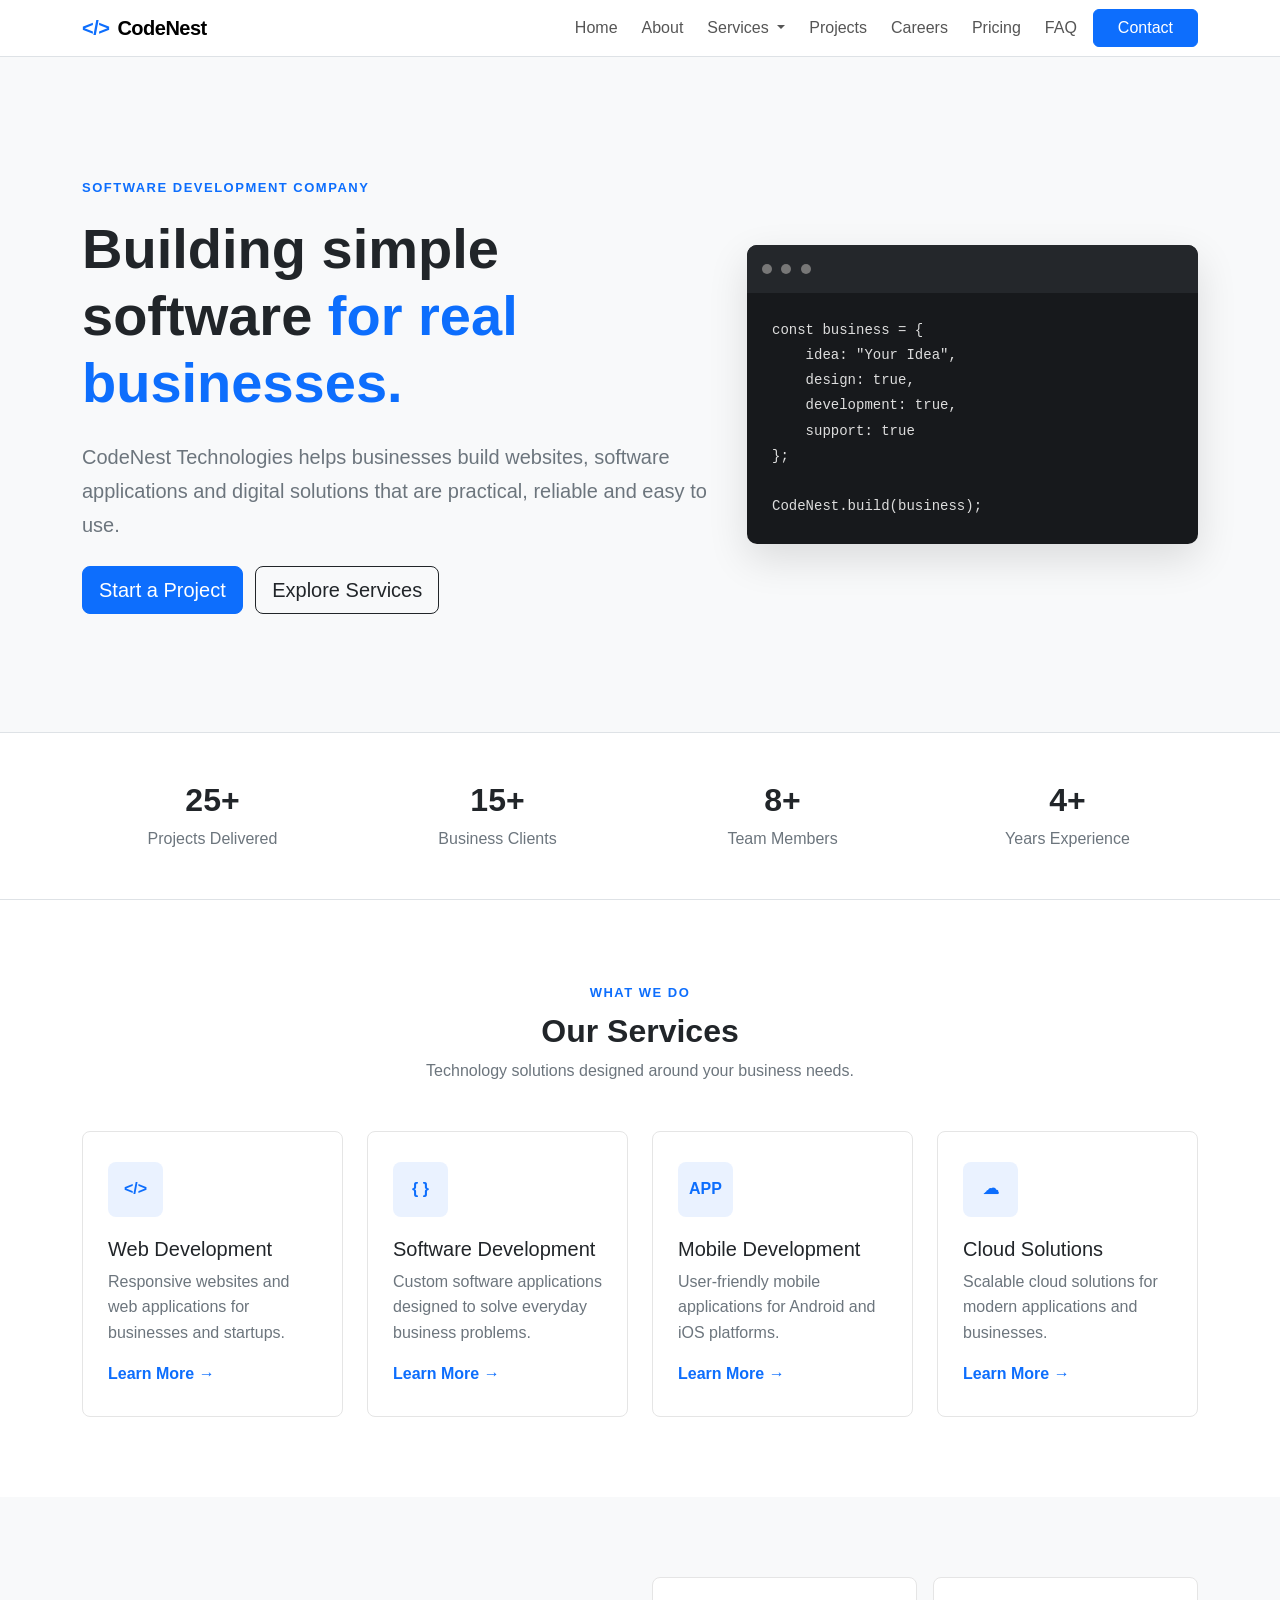
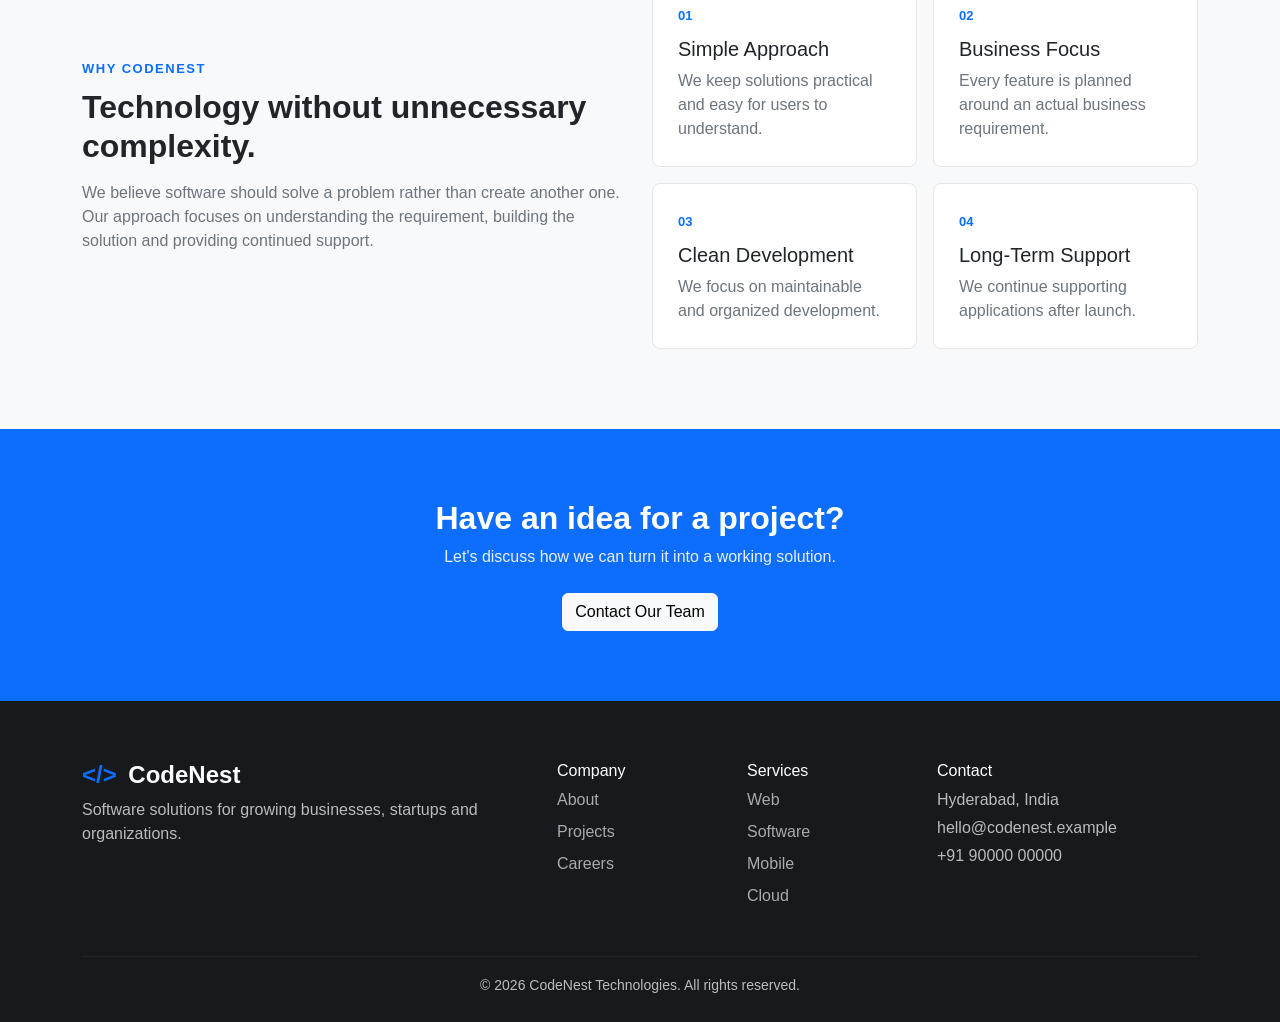
==== index.html @ 90ffcd07 "Initial website upload" ====
<!DOCTYPE html>
<html lang="en">
<head>
    <meta charset="UTF-8">
    <meta name="viewport" content="width=device-width, initial-scale=1.0">
    <title>CodeNest Technologies | Software Solutions</title>
    <link rel="icon" type="image/svg+xml" href="favicon.svg">
    <link rel="stylesheet" href="bootstrap/css/bootstrap.min.css">
    <link rel="stylesheet" href="css/style.css">
</head>

<body>

<!-- ================= NAVBAR ================= -->

<nav class="navbar navbar-expand-lg bg-white border-bottom sticky-top">
    <div class="container">

        <!-- Logo -->
        <a class="navbar-brand fw-bold d-flex align-items-center"
           href="index.html">
            <span class="brand-mark me-2">&lt;/&gt;</span>
            CodeNest
        </a>


        <!-- Mobile Toggle -->
        <button class="navbar-toggler"
                type="button"
                data-bs-toggle="collapse"
                data-bs-target="#mainNavbar"
                aria-controls="mainNavbar"
                aria-expanded="false"
                aria-label="Toggle navigation">

            <span class="navbar-toggler-icon"></span>
        </button>


        <!-- Navbar Links -->
        <div class="collapse navbar-collapse" id="mainNavbar">

            <ul class="navbar-nav ms-auto align-items-lg-center">

                <li class="nav-item">
                    <a class="nav-link" href="index.html">
                        Home
                    </a>
                </li>

                <li class="nav-item">
                    <a class="nav-link" href="about.html">
                        About
                    </a>
                </li>


                <!-- Services Dropdown -->
                <li class="nav-item dropdown">

                    <a class="nav-link dropdown-toggle"
                       href="#"
                       role="button"
                       data-bs-toggle="dropdown"
                       aria-expanded="false">

                        Services
                    </a>

                    <ul class="dropdown-menu">

                        <li>
                            <a class="dropdown-item"
                               href="services.html">
                                All Services
                            </a>
                        </li>

                        <li>
                            <a class="dropdown-item"
                               href="web-development.html">
                                Web Development
                            </a>
                        </li>

                        <li>
                            <a class="dropdown-item"
                               href="software-development.html">
                                Software Development
                            </a>
                        </li>

                        <li>
                            <a class="dropdown-item"
                               href="mobile-development.html">
                                Mobile Development
                            </a>
                        </li>

                        <li>
                            <a class="dropdown-item"
                               href="cloud-solutions.html">
                                Cloud Solutions
                            </a>
                        </li>

                    </ul>
                </li>


                <li class="nav-item">
                    <a class="nav-link" href="projects.html">
                        Projects
                    </a>
                </li>


                <li class="nav-item">
                    <a class="nav-link" href="careers.html">
                        Careers
                    </a>
                </li>


                <li class="nav-item">
                    <a class="nav-link" href="pricing.html">
                        Pricing
                    </a>
                </li>


                <li class="nav-item">
                    <a class="nav-link" href="faq.html">
                        FAQ
                    </a>
                </li>


                <li class="nav-item ms-lg-2">
                    <a class="btn btn-primary px-4"
                       href="contact.html">
                        Contact
                    </a>
                </li>

            </ul>

        </div>

    </div>
</nav>


<!-- Hero -->
<section class="hero-section">
    <div class="container">
        <div class="row align-items-center min-vh-75">

            <div class="col-lg-7">

                <span class="small-label">
                    SOFTWARE DEVELOPMENT COMPANY
                </span>

                <h1 class="display-4 fw-bold mt-3">
                    Building simple software
                    <span class="text-primary">for real businesses.</span>
                </h1>

                <p class="lead text-secondary mt-4">
                    CodeNest Technologies helps businesses build websites,
                    software applications and digital solutions that are
                    practical, reliable and easy to use.
                </p>

                <div class="mt-4">
                    <a href="contact.html" class="btn btn-primary btn-lg me-2">
                        Start a Project
                    </a>

                    <a href="services.html" class="btn btn-outline-dark btn-lg">
                        Explore Services
                    </a>
                </div>

            </div>

            <div class="col-lg-5 mt-5 mt-lg-0">

                <div class="code-card">

                    <div class="code-header">
                        <span></span>
                        <span></span>
                        <span></span>
                    </div>

                    <div class="code-body">
<pre><code>const business = {
    idea: "Your Idea",
    design: true,
    development: true,
    support: true
};

CodeNest.build(business);</code></pre>
                    </div>

                </div>

            </div>

        </div>
    </div>
</section>


<!-- Stats -->
<section class="py-5 border-top border-bottom">
    <div class="container">

        <div class="row text-center">

            <div class="col-md-3 col-6 mb-4 mb-md-0">
                <h2 class="fw-bold">25+</h2>
                <p class="text-secondary mb-0">Projects Delivered</p>
            </div>

            <div class="col-md-3 col-6 mb-4 mb-md-0">
                <h2 class="fw-bold">15+</h2>
                <p class="text-secondary mb-0">Business Clients</p>
            </div>

            <div class="col-md-3 col-6">
                <h2 class="fw-bold">8+</h2>
                <p class="text-secondary mb-0">Team Members</p>
            </div>

            <div class="col-md-3 col-6">
                <h2 class="fw-bold">4+</h2>
                <p class="text-secondary mb-0">Years Experience</p>
            </div>

        </div>

    </div>
</section>


<!-- Services -->
<section class="section-padding">

    <div class="container">

        <div class="section-heading text-center">
            <span class="small-label">WHAT WE DO</span>

            <h2 class="fw-bold mt-2">
                Our Services
            </h2>

            <p class="text-secondary">
                Technology solutions designed around your business needs.
            </p>
        </div>


        <div class="row g-4 mt-4">

            <div class="col-md-6 col-lg-3">
                <div class="service-card h-100">

                    <div class="service-icon">
                        &lt;/&gt;
                    </div>

                    <h5>Web Development</h5>

                    <p>
                        Responsive websites and web applications
                        for businesses and startups.
                    </p>

                    <a href="web-development.html">
                        Learn More →
                    </a>

                </div>
            </div>


            <div class="col-md-6 col-lg-3">
                <div class="service-card h-100">

                    <div class="service-icon">
                        { }
                    </div>

                    <h5>Software Development</h5>

                    <p>
                        Custom software applications designed
                        to solve everyday business problems.
                    </p>

                    <a href="software-development.html">
                        Learn More →
                    </a>

                </div>
            </div>


            <div class="col-md-6 col-lg-3">
                <div class="service-card h-100">

                    <div class="service-icon">
                        APP
                    </div>

                    <h5>Mobile Development</h5>

                    <p>
                        User-friendly mobile applications
                        for Android and iOS platforms.
                    </p>

                    <a href="mobile-development.html">
                        Learn More →
                    </a>

                </div>
            </div>


            <div class="col-md-6 col-lg-3">
                <div class="service-card h-100">

                    <div class="service-icon">
                        ☁
                    </div>

                    <h5>Cloud Solutions</h5>

                    <p>
                        Scalable cloud solutions for modern
                        applications and businesses.
                    </p>

                    <a href="cloud-solutions.html">
                        Learn More →
                    </a>

                </div>
            </div>

        </div>

    </div>

</section>


<!-- Why us -->
<section class="bg-light section-padding">

    <div class="container">

        <div class="row align-items-center">

            <div class="col-lg-6">

                <span class="small-label">
                    WHY CODENEST
                </span>

                <h2 class="fw-bold mt-2">
                    Technology without unnecessary complexity.
                </h2>

                <p class="text-secondary mt-3">
                    We believe software should solve a problem rather
                    than create another one. Our approach focuses on
                    understanding the requirement, building the solution
                    and providing continued support.
                </p>

            </div>


            <div class="col-lg-6 mt-4 mt-lg-0">

                <div class="row g-3">

                    <div class="col-sm-6">
                        <div class="feature-box">
                            <strong>01</strong>
                            <h5>Simple Approach</h5>
                            <p>
                                We keep solutions practical and easy
                                for users to understand.
                            </p>
                        </div>
                    </div>

                    <div class="col-sm-6">
                        <div class="feature-box">
                            <strong>02</strong>
                            <h5>Business Focus</h5>
                            <p>
                                Every feature is planned around
                                an actual business requirement.
                            </p>
                        </div>
                    </div>

                    <div class="col-sm-6">
                        <div class="feature-box">
                            <strong>03</strong>
                            <h5>Clean Development</h5>
                            <p>
                                We focus on maintainable and
                                organized development.
                            </p>
                        </div>
                    </div>

                    <div class="col-sm-6">
                        <div class="feature-box">
                            <strong>04</strong>
                            <h5>Long-Term Support</h5>
                            <p>
                                We continue supporting applications
                                after launch.
                            </p>
                        </div>
                    </div>

                </div>

            </div>

        </div>

    </div>

</section>


<!-- CTA -->
<section class="cta-section">

    <div class="container text-center">

        <h2 class="fw-bold">
            Have an idea for a project?
        </h2>

        <p>
            Let's discuss how we can turn it into a working solution.
        </p>

        <a href="contact.html" class="btn btn-light mt-2">
            Contact Our Team
        </a>

    </div>

</section>


<!-- Footer -->
<footer class="footer">

    <div class="container">

        <div class="row">

            <div class="col-lg-5 mb-4">

                <h4 class="fw-bold">
                    <span class="brand-mark">&lt;/&gt;</span>
                    CodeNest
                </h4>

                <p>
                    Software solutions for growing businesses,
                    startups and organizations.
                </p>

            </div>


            <div class="col-6 col-lg-2 mb-4">

                <h6>Company</h6>

                <a href="about.html">About</a>
                <a href="projects.html">Projects</a>
                <a href="careers.html">Careers</a>

            </div>


            <div class="col-6 col-lg-2 mb-4">

                <h6>Services</h6>

                <a href="web-development.html">Web</a>
                <a href="software-development.html">Software</a>
                <a href="mobile-development.html">Mobile</a>
                <a href="cloud-solutions.html">Cloud</a>

            </div>


            <div class="col-lg-3">

                <h6>Contact</h6>

                <p class="mb-1">Hyderabad, India</p>
                <p class="mb-1">hello@codenest.example</p>
                <p>+91 90000 00000</p>

            </div>

        </div>


        <hr>

        <div class="text-center">
            <small>
                © 2026 CodeNest Technologies. All rights reserved.
            </small>
        </div>

    </div>

</footer>


<script src="bootstrap/js/bootstrap.bundle.min.js"></script>
<script src="js/script.js"></script>

</body>
</html>
---- css/style.css ----
/* General */

body {
    font-family: Arial, Helvetica, sans-serif;
    color: #212529;
}

a {
    text-decoration: none;
}

.min-vh-75 {
    min-height: 75vh;
}

.section-padding {
    padding: 80px 0;
}


/* Navbar */

.navbar-brand {
    letter-spacing: -0.5px;
}

.brand-mark {
    color: #0d6efd;
    margin-right: 5px;
}

.nav-link {
    color: #555;
    margin-left: 8px;
}

.nav-link:hover {
    color: #0d6efd;
}


/* Hero */

.hero-section {
    background: #f8f9fa;
}

.small-label {
    font-size: 13px;
    font-weight: 700;
    letter-spacing: 1.5px;
    color: #0d6efd;
}

.hero-section h1 {
    max-width: 700px;
}

.hero-section .lead {
    max-width: 650px;
    line-height: 1.7;
}


/* Code card */

.code-card {
    background: #17191c;
    border-radius: 10px;
    overflow: hidden;
    box-shadow: 0 15px 40px rgba(0, 0, 0, 0.12);
}

.code-header {
    background: #24272b;
    padding: 12px 15px;
}

.code-header span {
    width: 10px;
    height: 10px;
    display: inline-block;
    border-radius: 50%;
    background: #777;
    margin-right: 5px;
}

.code-body {
    padding: 25px;
}

.code-body pre {
    margin: 0;
    color: #ddd;
    font-size: 14px;
    line-height: 1.8;
}


/* Section heading */

.section-heading {
    max-width: 650px;
    margin: auto;
}


/* Services */

.service-card {
    padding: 30px 25px;
    border: 1px solid #e5e5e5;
    background: #fff;
    border-radius: 8px;
    transition: 0.2s;
}

.service-card:hover {
    transform: translateY(-4px);
    border-color: #0d6efd;
}

.service-card h5 {
    margin-top: 20px;
}

.service-card p {
    color: #6c757d;
    line-height: 1.6;
}

.service-card a {
    font-weight: 600;
    color: #0d6efd;
}

.service-icon {
    width: 55px;
    height: 55px;
    border-radius: 8px;
    background: #eaf2ff;
    color: #0d6efd;
    display: flex;
    align-items: center;
    justify-content: center;
    font-weight: bold;
}


/* Feature boxes */

.feature-box {
    background: white;
    padding: 25px;
    border: 1px solid #e5e5e5;
    border-radius: 8px;
}

.feature-box strong {
    color: #0d6efd;
    font-size: 13px;
}

.feature-box h5 {
    margin-top: 10px;
}

.feature-box p {
    color: #6c757d;
    margin-bottom: 0;
}


/* CTA */

.cta-section {
    background: #0d6efd;
    color: white;
    padding: 70px 0;
}

.cta-section p {
    opacity: 0.9;
}


/* Footer */

.footer {
    background: #17191c;
    color: #bbb;
    padding: 60px 0 25px;
}

.footer h4,
.footer h6 {
    color: white;
}

.footer a {
    display: block;
    color: #aaa;
    margin: 8px 0;
}

.footer a:hover {
    color: white;
}

.footer hr {
    border-color: #444;
}


/* Page header */

.page-header {
    background: #f8f9fa;
    padding: 80px 0;
}

.page-header h1 {
    font-weight: 700;
}


/* Common cards */

.info-card {
    padding: 30px;
    border: 1px solid #e5e5e5;
    border-radius: 8px;
    height: 100%;
}

.info-card p {
    color: #6c757d;
    line-height: 1.7;
}


/* Project cards */

.project-card {
    border: 1px solid #ddd;
    border-radius: 8px;
    padding: 25px;
    height: 100%;
    background: white;
}

.project-card h5 {
    margin-top: 15px;
}

.project-card p {
    color: #6c757d;
}


/* Pricing */

.price-card {
    border: 1px solid #ddd;
    border-radius: 8px;
    padding: 30px;
    height: 100%;
}

.price-card.featured {
    border: 2px solid #0d6efd;
}

.price {
    font-size: 32px;
    font-weight: 700;
}


/* Forms */

.form-control,
.form-select {
    padding: 12px;
}

.form-control:focus,
.form-select:focus {
    box-shadow: none;
    border-color: #0d6efd;
}


/* Responsive */

@media (max-width: 767px) {

    .section-padding {
        padding: 55px 0;
    }

    .hero-section h1 {
        font-size: 38px;
    }

    .page-header {
        padding: 55px 0;
    }

    .code-body pre {
        font-size: 12px;
    }

}

/* =====================================================
   CONTACT PAGE
===================================================== */

.contact-header {
    background: #f8f9fa;
    padding: 90px 20px;
    text-align: center;
}

.contact-header h1 {
    font-size: 46px;
    font-weight: 700;
    color: #212529;
    margin-top: 12px;
}

.contact-header p {
    max-width: 720px;
    margin: 20px auto 0;
    color: #59636e;
    font-size: 18px;
    line-height: 1.7;
}


/* =====================================================
   CONTACT SECTION
===================================================== */

.contact-section {
    padding: 85px 0;
    background: #ffffff;
}

.contact-section h2 {
    font-size: 36px;
    font-weight: 700;
    color: #17202a;
}

.contact-description {
    color: #59636e;
    font-size: 17px;
    line-height: 1.7;
    max-width: 560px;
}


/* =====================================================
   CONTACT DETAIL CARDS
===================================================== */

.contact-detail-card {
    background: #ffffff;
    border: 1px solid #e1e5e9;
    border-radius: 10px;
    padding: 28px;
    margin-top: 18px;
}

.contact-detail-card:hover {
    border-color: #b9d3f7;
}

.contact-icon {
    width: 60px;
    height: 60px;
    background: #eaf2ff;
    color: #0d6efd;
    border-radius: 9px;

    display: flex;
    align-items: center;
    justify-content: center;

    font-size: 22px;
    font-weight: 700;

    margin-bottom: 18px;
}

.contact-detail-card h5 {
    font-size: 21px;
    color: #17202a;
    margin-bottom: 8px;
}

.contact-detail-card p {
    color: #69737d;
    margin-bottom: 5px;
}

.contact-detail-card a {
    color: #0d6efd;
    text-decoration: none;
}


/* =====================================================
   CONTACT FORM
===================================================== */

.contact-form-box {
    background: #ffffff;
    border: 1px solid #e1e5e9;
    border-radius: 10px;
    padding: 40px;
    box-shadow: 0 5px 20px rgba(0, 0, 0, 0.04);
}

.contact-form-box h3 {
    font-size: 30px;
    color: #17202a;
}

.contact-form-box > p {
    color: #69737d;
}

.contact-form-box .form-label {
    font-weight: 500;
    margin-bottom: 8px;
}

.contact-form-box .form-control,
.contact-form-box .form-select {
    min-height: 52px;
    border: 1px solid #d9dee3;
    border-radius: 7px;
    padding: 12px 14px;
}

.contact-form-box textarea.form-control {
    min-height: 145px;
    resize: vertical;
}

.contact-form-box .form-control:focus,
.contact-form-box .form-select:focus {
    border-color: #86b7fe;
    box-shadow: 0 0 0 0.2rem rgba(13, 110, 253, 0.12);
}

.contact-submit {
    padding: 12px 28px;
}


/* =====================================================
   CONTACT PROCESS
===================================================== */

.contact-process {
    padding: 85px 0;
    background: #f8f9fa;
}

.process-heading {
    text-align: center;
    margin-bottom: 50px;
}

.process-heading h2 {
    font-size: 36px;
    font-weight: 700;
    margin-top: 10px;
}

.process-heading p {
    color: #69737d;
    margin-top: 10px;
}

.process-card {
    height: 100%;
    background: #ffffff;
    border: 1px solid #e1e5e9;
    border-radius: 10px;
    padding: 30px;
}

.process-number {
    width: 52px;
    height: 52px;

    border-radius: 8px;

    background: #eaf2ff;
    color: #0d6efd;

    display: flex;
    align-items: center;
    justify-content: center;

    font-weight: 700;

    margin-bottom: 20px;
}

.process-card h5 {
    font-size: 20px;
    margin-bottom: 12px;
}

.process-card p {
    color: #69737d;
    line-height: 1.7;
    margin-bottom: 0;
}


/* =====================================================
   CONTACT CTA
===================================================== */

.contact-cta {
    background: #0d6efd;
    color: #ffffff;
    text-align: center;
    padding: 75px 20px;
}

.contact-cta h2 {
    font-size: 36px;
    font-weight: 700;
}

.contact-cta p {
    font-size: 17px;
    margin: 15px 0 28px;
}

.contact-cta .btn {
    padding: 11px 28px;
}


/* =====================================================
   CONTACT LOGO
===================================================== */

.contact-header + .contact-section {
    position: relative;
}


/* =====================================================
   MOBILE
===================================================== */

@media (max-width: 767px) {

    .contact-header {
        padding: 65px 20px;
    }

    .contact-header h1 {
        font-size: 34px;
    }

    .contact-header p {
        font-size: 16px;
    }

    .contact-section,
    .contact-process {
        padding: 60px 0;
    }

    .contact-section h2,
    .process-heading h2,
    .contact-cta h2 {
        font-size: 29px;
    }

    .contact-form-box {
        padding: 25px;
    }

}
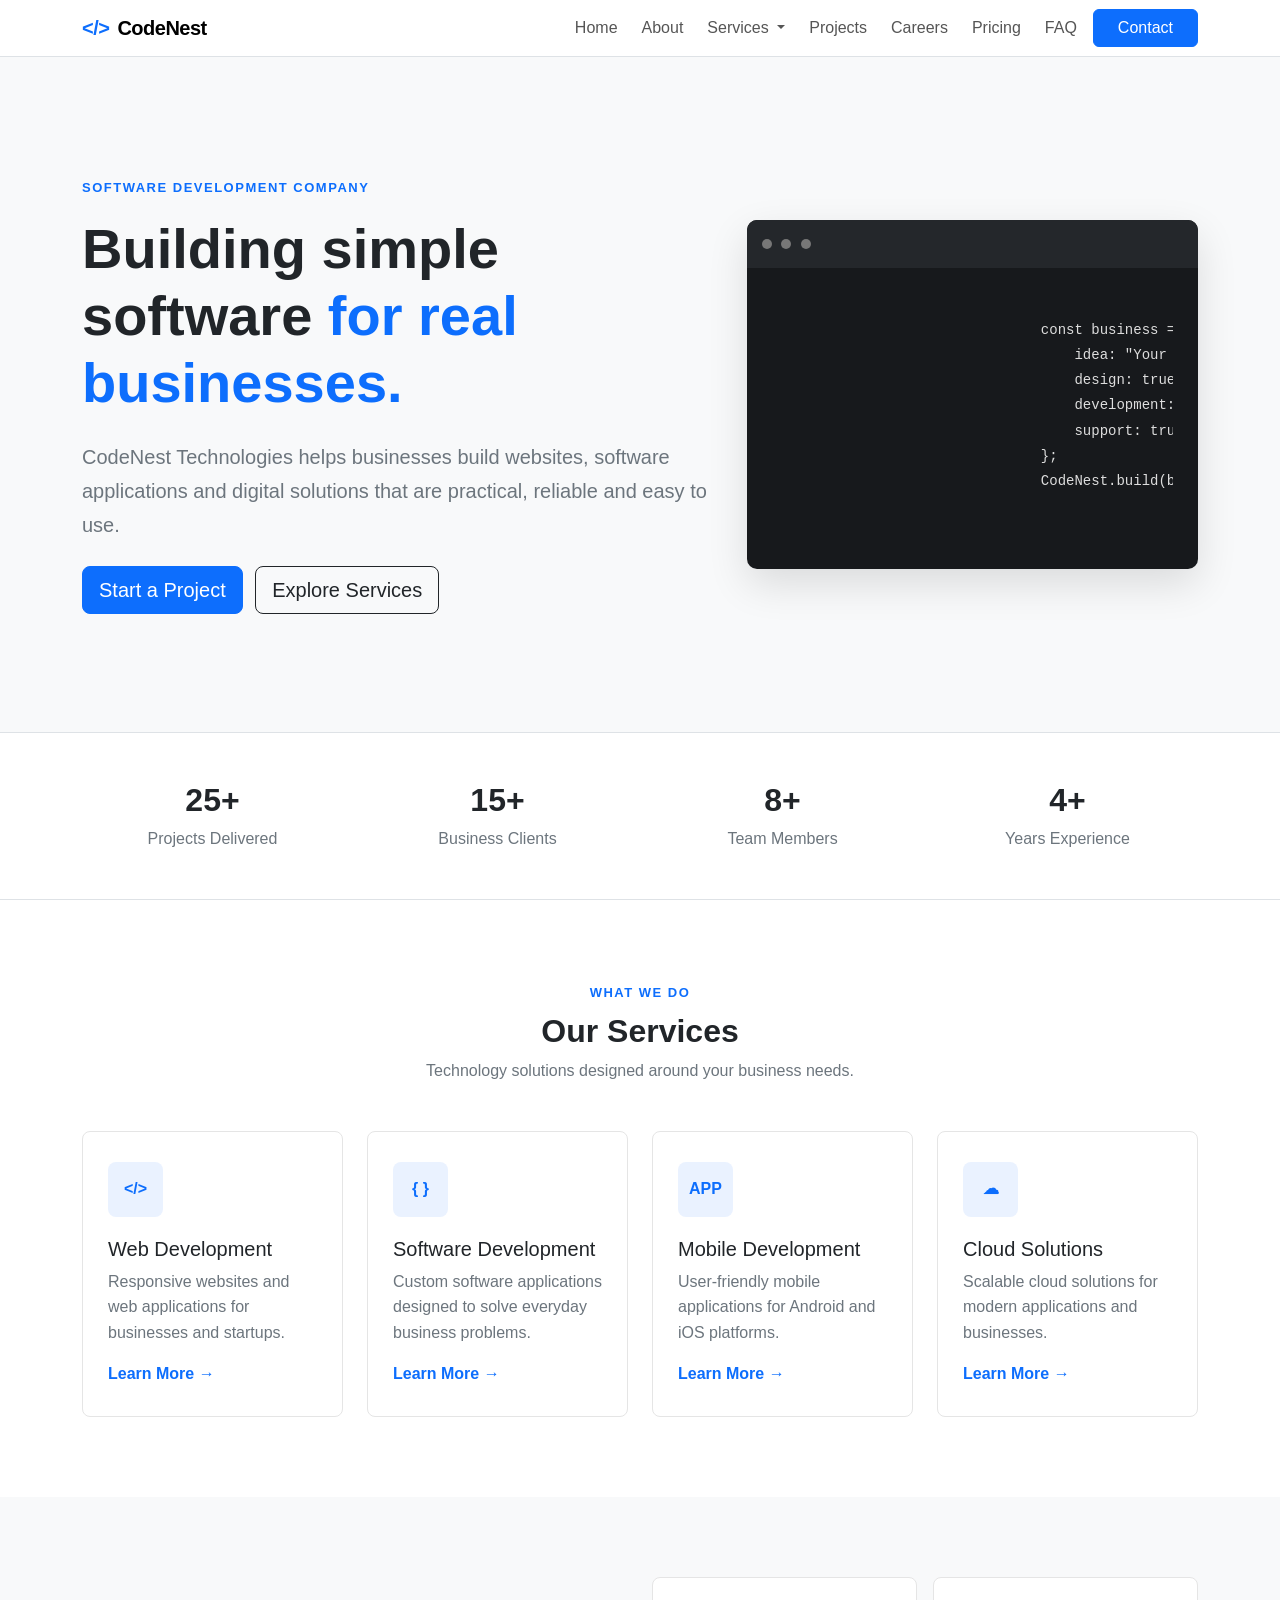
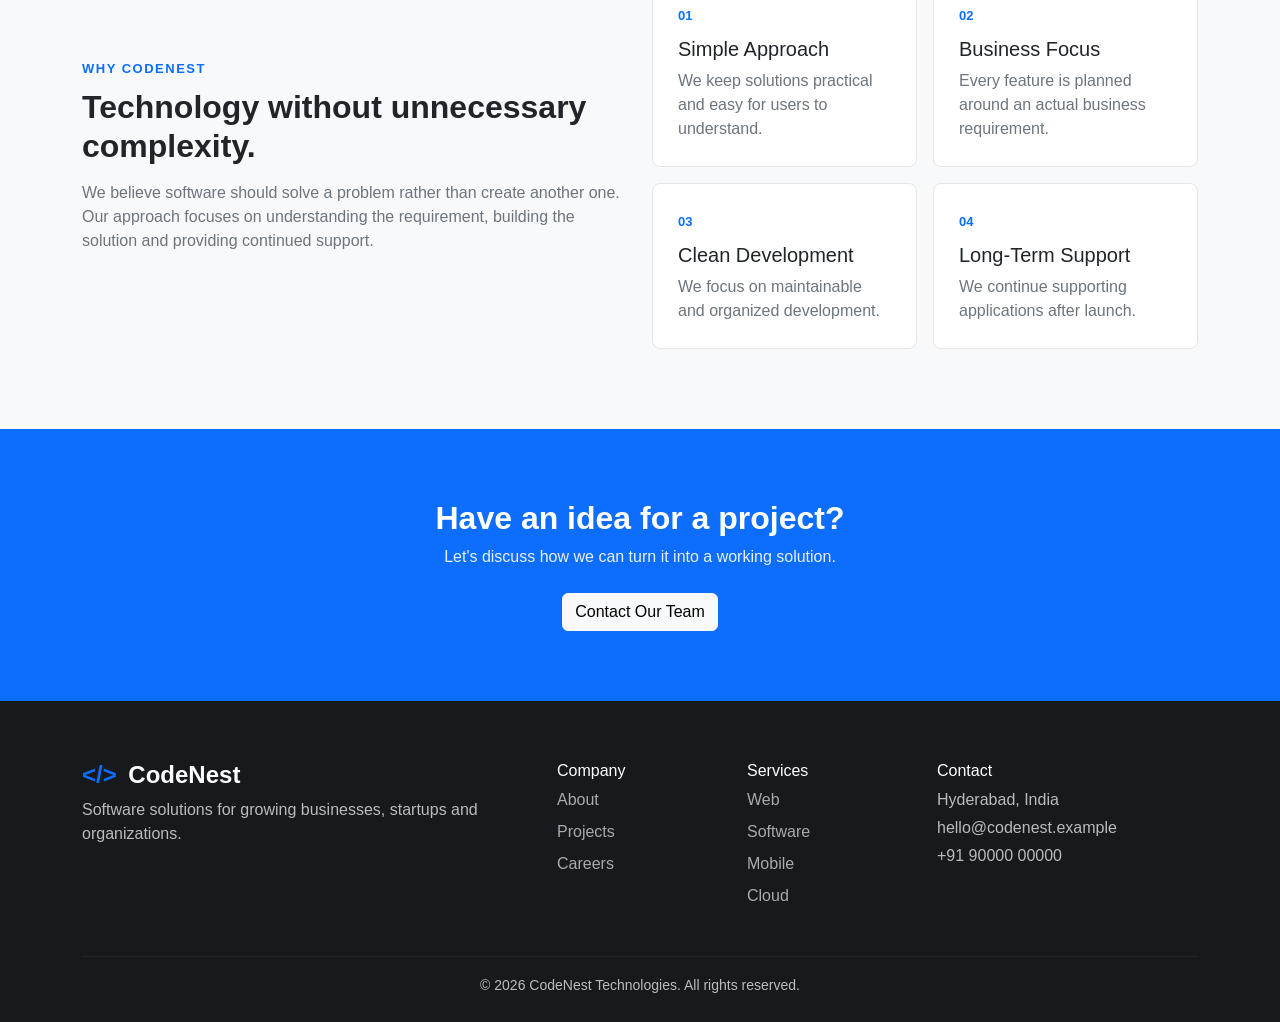
==== commit 40e988b6: "Update website design" ====
--- a/index.html
+++ b/index.html
@@ -196,14 +196,17 @@
                     </div>
 
                     <div class="code-body">
-<pre><code>const business = {
-    idea: "Your Idea",
-    design: true,
-    development: true,
-    support: true
-};
-
-CodeNest.build(business);</code></pre>
+                        <pre>
+                            <code>
+                                const business = {
+                                    idea: "Your Business Idea",
+                                    design: true,
+                                    development: true,
+                                    support: true
+                                };
+                                CodeNest.build(business);
+                            </code>
+                        </pre>
                     </div>
 
                 </div>
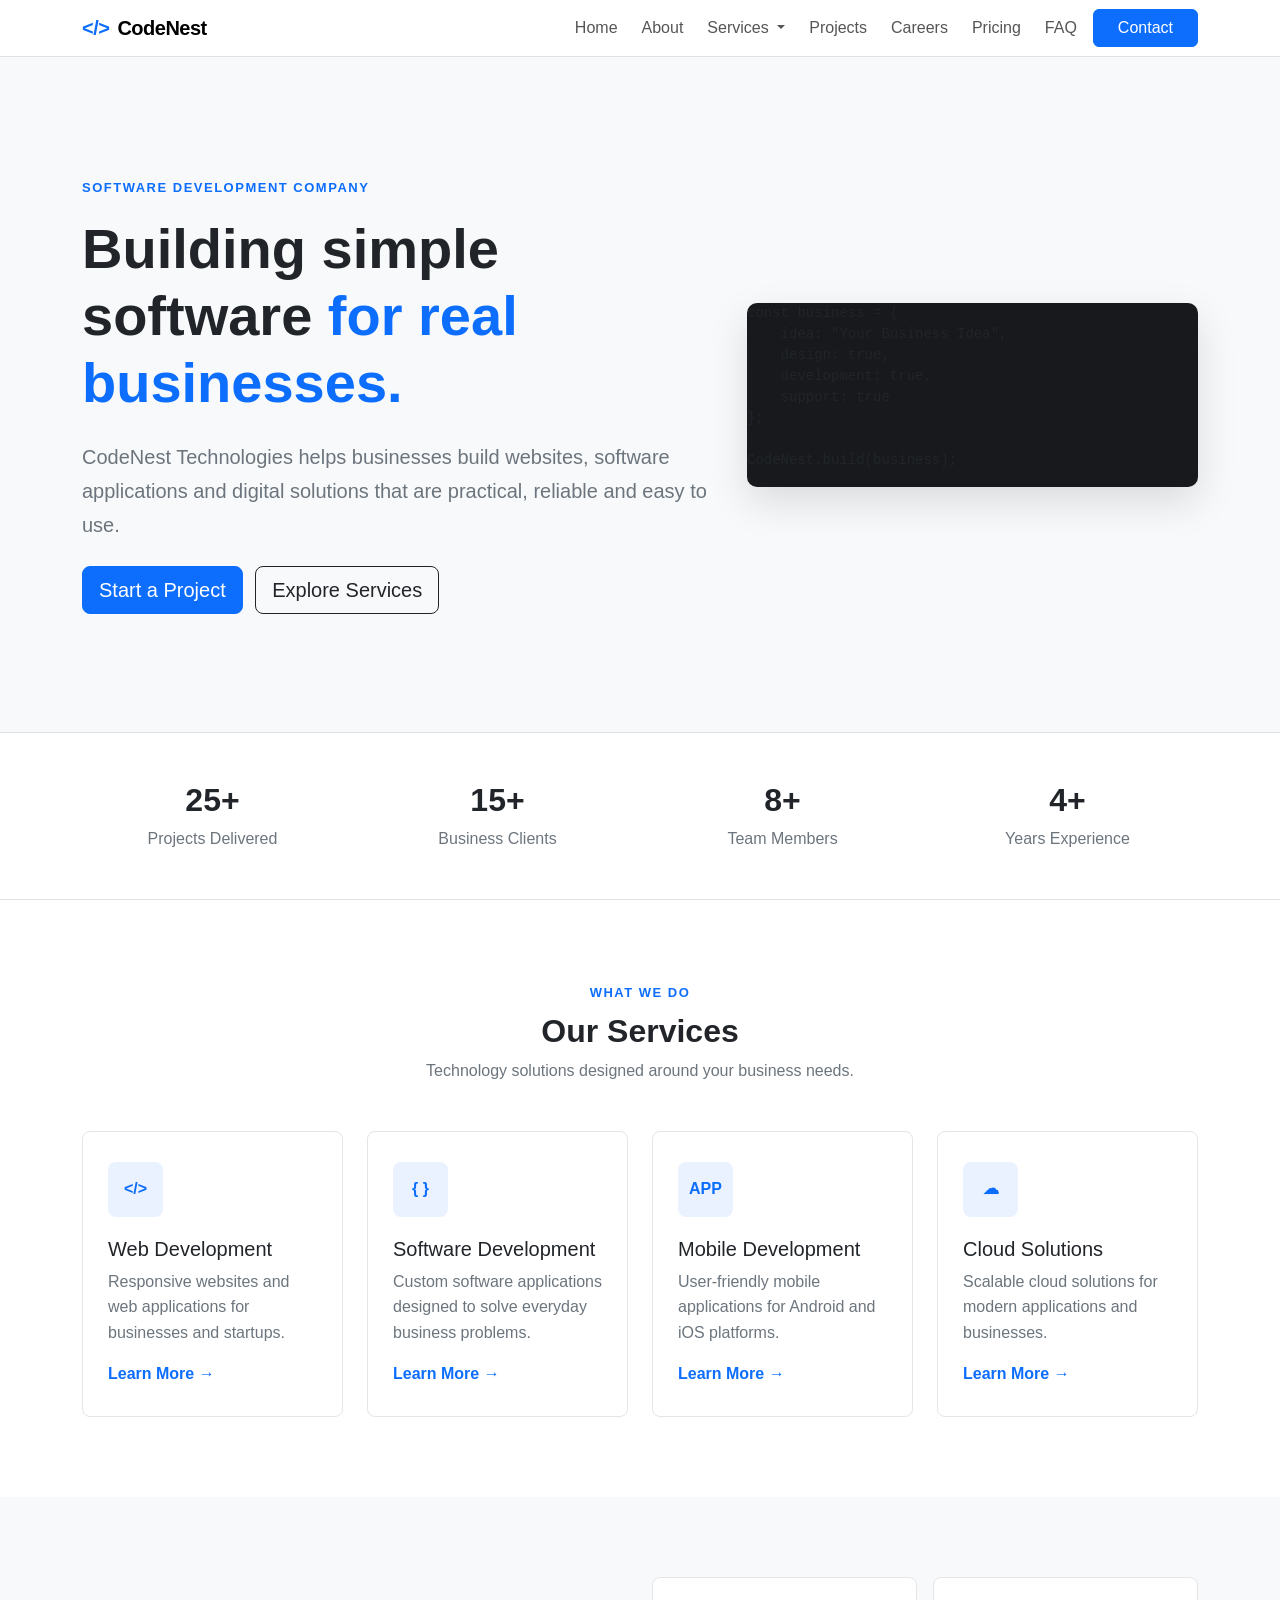
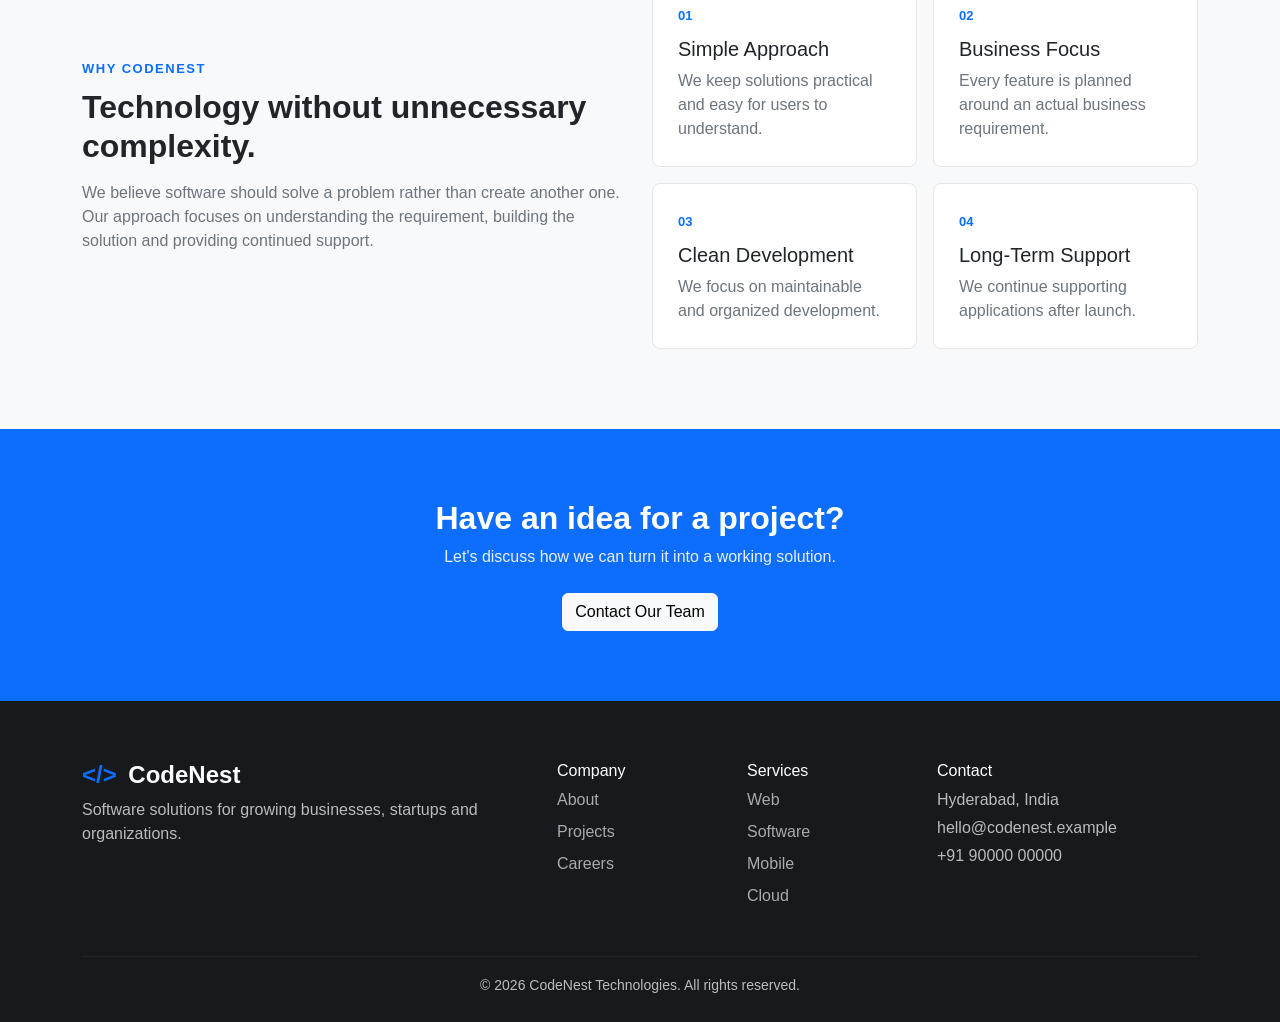
==== commit e124d1d5: "Fix hero code card layout" ====
--- a/index.html
+++ b/index.html
@@ -189,26 +189,22 @@
 
                 <div class="code-card">
 
-                    <div class="code-header">
-                        <span></span>
-                        <span></span>
-                        <span></span>
-                    </div>
-
-                    <div class="code-body">
-                        <pre>
-                            <code>
-                                const business = {
-                                    idea: "Your Business Idea",
-                                    design: true,
-                                    development: true,
-                                    support: true
-                                };
-                                CodeNest.build(business);
-                            </code>
-                        </pre>
-                    </div>
-
+    <div class="code-card-header">
+        <span class="code-dot"></span>
+        <span class="code-dot"></span>
+        <span class="code-dot"></span>
+    </div>
+
+    <pre><code>const business = {
+    idea: "Your Business Idea",
+    design: true,
+    development: true,
+    support: true
+};
+
+CodeNest.build(business);</code></pre>
+
+</div>
                 </div>
 
             </div>
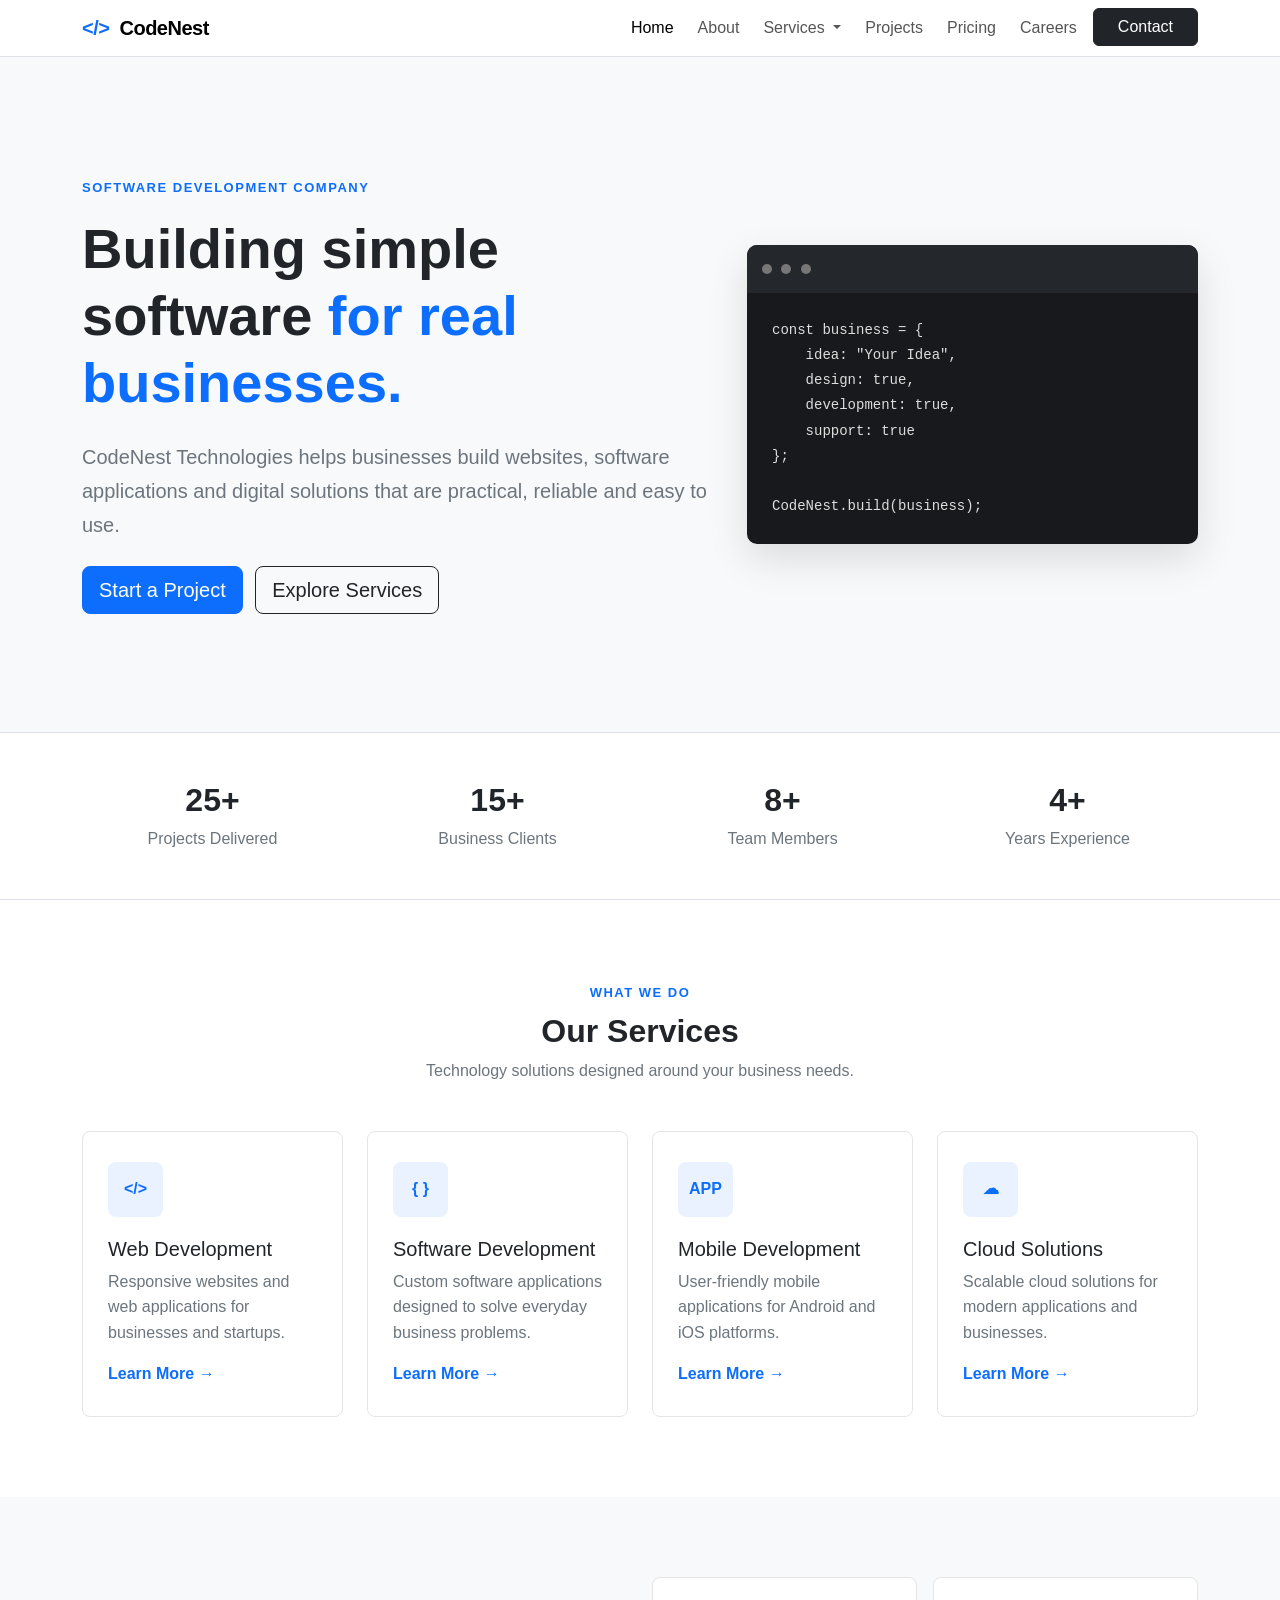
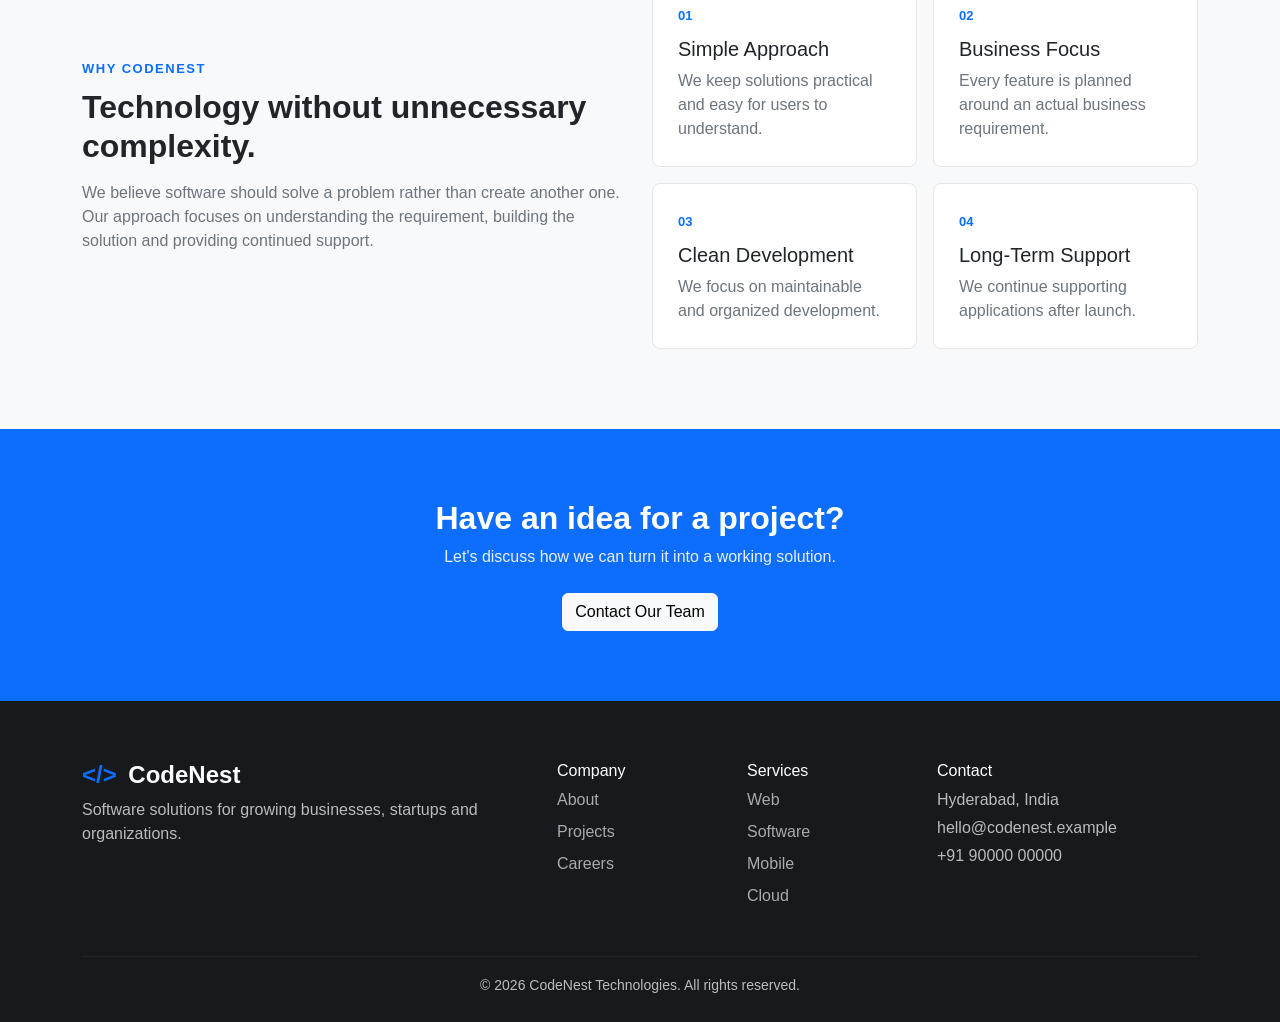
==== commit 402b39a0: "Update home page" ====
--- a/index.html
+++ b/index.html
@@ -3,6 +3,7 @@
 <head>
     <meta charset="UTF-8">
     <meta name="viewport" content="width=device-width, initial-scale=1.0">
+
     <title>CodeNest Technologies | Software Solutions</title>
     <link rel="icon" type="image/svg+xml" href="favicon.svg">
     <link rel="stylesheet" href="bootstrap/css/bootstrap.min.css">
@@ -11,142 +12,89 @@
 
 <body>
 
-<!-- ================= NAVBAR ================= -->
-
+<!-- Navbar -->
 <nav class="navbar navbar-expand-lg bg-white border-bottom sticky-top">
     <div class="container">
 
-        <!-- Logo -->
-        <a class="navbar-brand fw-bold d-flex align-items-center"
-           href="index.html">
-            <span class="brand-mark me-2">&lt;/&gt;</span>
-            CodeNest
+        <a class="navbar-brand fw-bold" href="index.html">
+            <span class="brand-mark">&lt;/&gt;</span> CodeNest
         </a>
 
-
-        <!-- Mobile Toggle -->
-        <button class="navbar-toggler"
-                type="button"
+        <button class="navbar-toggler" type="button"
                 data-bs-toggle="collapse"
-                data-bs-target="#mainNavbar"
-                aria-controls="mainNavbar"
-                aria-expanded="false"
-                aria-label="Toggle navigation">
-
+                data-bs-target="#mainNavbar">
             <span class="navbar-toggler-icon"></span>
         </button>
 
-
-        <!-- Navbar Links -->
         <div class="collapse navbar-collapse" id="mainNavbar">
 
-            <ul class="navbar-nav ms-auto align-items-lg-center">
+            <ul class="navbar-nav ms-auto">
 
                 <li class="nav-item">
-                    <a class="nav-link" href="index.html">
-                        Home
-                    </a>
+                    <a class="nav-link active" href="index.html">Home</a>
                 </li>
 
                 <li class="nav-item">
-                    <a class="nav-link" href="about.html">
-                        About
-                    </a>
-                </li>
-
-
-                <!-- Services Dropdown -->
+                    <a class="nav-link" href="about.html">About</a>
+                </li>
+
                 <li class="nav-item dropdown">
-
                     <a class="nav-link dropdown-toggle"
                        href="#"
                        role="button"
-                       data-bs-toggle="dropdown"
-                       aria-expanded="false">
-
+                       data-bs-toggle="dropdown">
                         Services
                     </a>
 
                     <ul class="dropdown-menu">
-
                         <li>
-                            <a class="dropdown-item"
-                               href="services.html">
+                            <a class="dropdown-item" href="services.html">
                                 All Services
                             </a>
                         </li>
-
                         <li>
-                            <a class="dropdown-item"
-                               href="web-development.html">
+                            <a class="dropdown-item" href="web-development.html">
                                 Web Development
                             </a>
                         </li>
-
                         <li>
-                            <a class="dropdown-item"
-                               href="software-development.html">
+                            <a class="dropdown-item" href="software-development.html">
                                 Software Development
                             </a>
                         </li>
-
                         <li>
-                            <a class="dropdown-item"
-                               href="mobile-development.html">
+                            <a class="dropdown-item" href="mobile-development.html">
                                 Mobile Development
                             </a>
                         </li>
-
                         <li>
-                            <a class="dropdown-item"
-                               href="cloud-solutions.html">
+                            <a class="dropdown-item" href="cloud-solutions.html">
                                 Cloud Solutions
                             </a>
                         </li>
-
                     </ul>
                 </li>
 
-
                 <li class="nav-item">
-                    <a class="nav-link" href="projects.html">
-                        Projects
-                    </a>
-                </li>
-
+                    <a class="nav-link" href="projects.html">Projects</a>
+                </li>
 
                 <li class="nav-item">
-                    <a class="nav-link" href="careers.html">
-                        Careers
-                    </a>
-                </li>
-
+                    <a class="nav-link" href="pricing.html">Pricing</a>
+                </li>
 
                 <li class="nav-item">
-                    <a class="nav-link" href="pricing.html">
-                        Pricing
-                    </a>
-                </li>
-
-
-                <li class="nav-item">
-                    <a class="nav-link" href="faq.html">
-                        FAQ
-                    </a>
-                </li>
-
+                    <a class="nav-link" href="careers.html">Careers</a>
+                </li>
 
                 <li class="nav-item ms-lg-2">
-                    <a class="btn btn-primary px-4"
-                       href="contact.html">
+                    <a class="btn btn-dark px-4" href="contact.html">
                         Contact
                     </a>
                 </li>
 
             </ul>
-
-        </div>
-
+        </div>
     </div>
 </nav>
 
@@ -189,22 +137,23 @@
 
                 <div class="code-card">
 
-    <div class="code-card-header">
-        <span class="code-dot"></span>
-        <span class="code-dot"></span>
-        <span class="code-dot"></span>
-    </div>
-
-    <pre><code>const business = {
-    idea: "Your Business Idea",
+                    <div class="code-header">
+                        <span></span>
+                        <span></span>
+                        <span></span>
+                    </div>
+
+                    <div class="code-body">
+<pre><code>const business = {
+    idea: "Your Idea",
     design: true,
     development: true,
     support: true
 };
 
 CodeNest.build(business);</code></pre>
-
-</div>
+                    </div>
+
                 </div>
 
             </div>
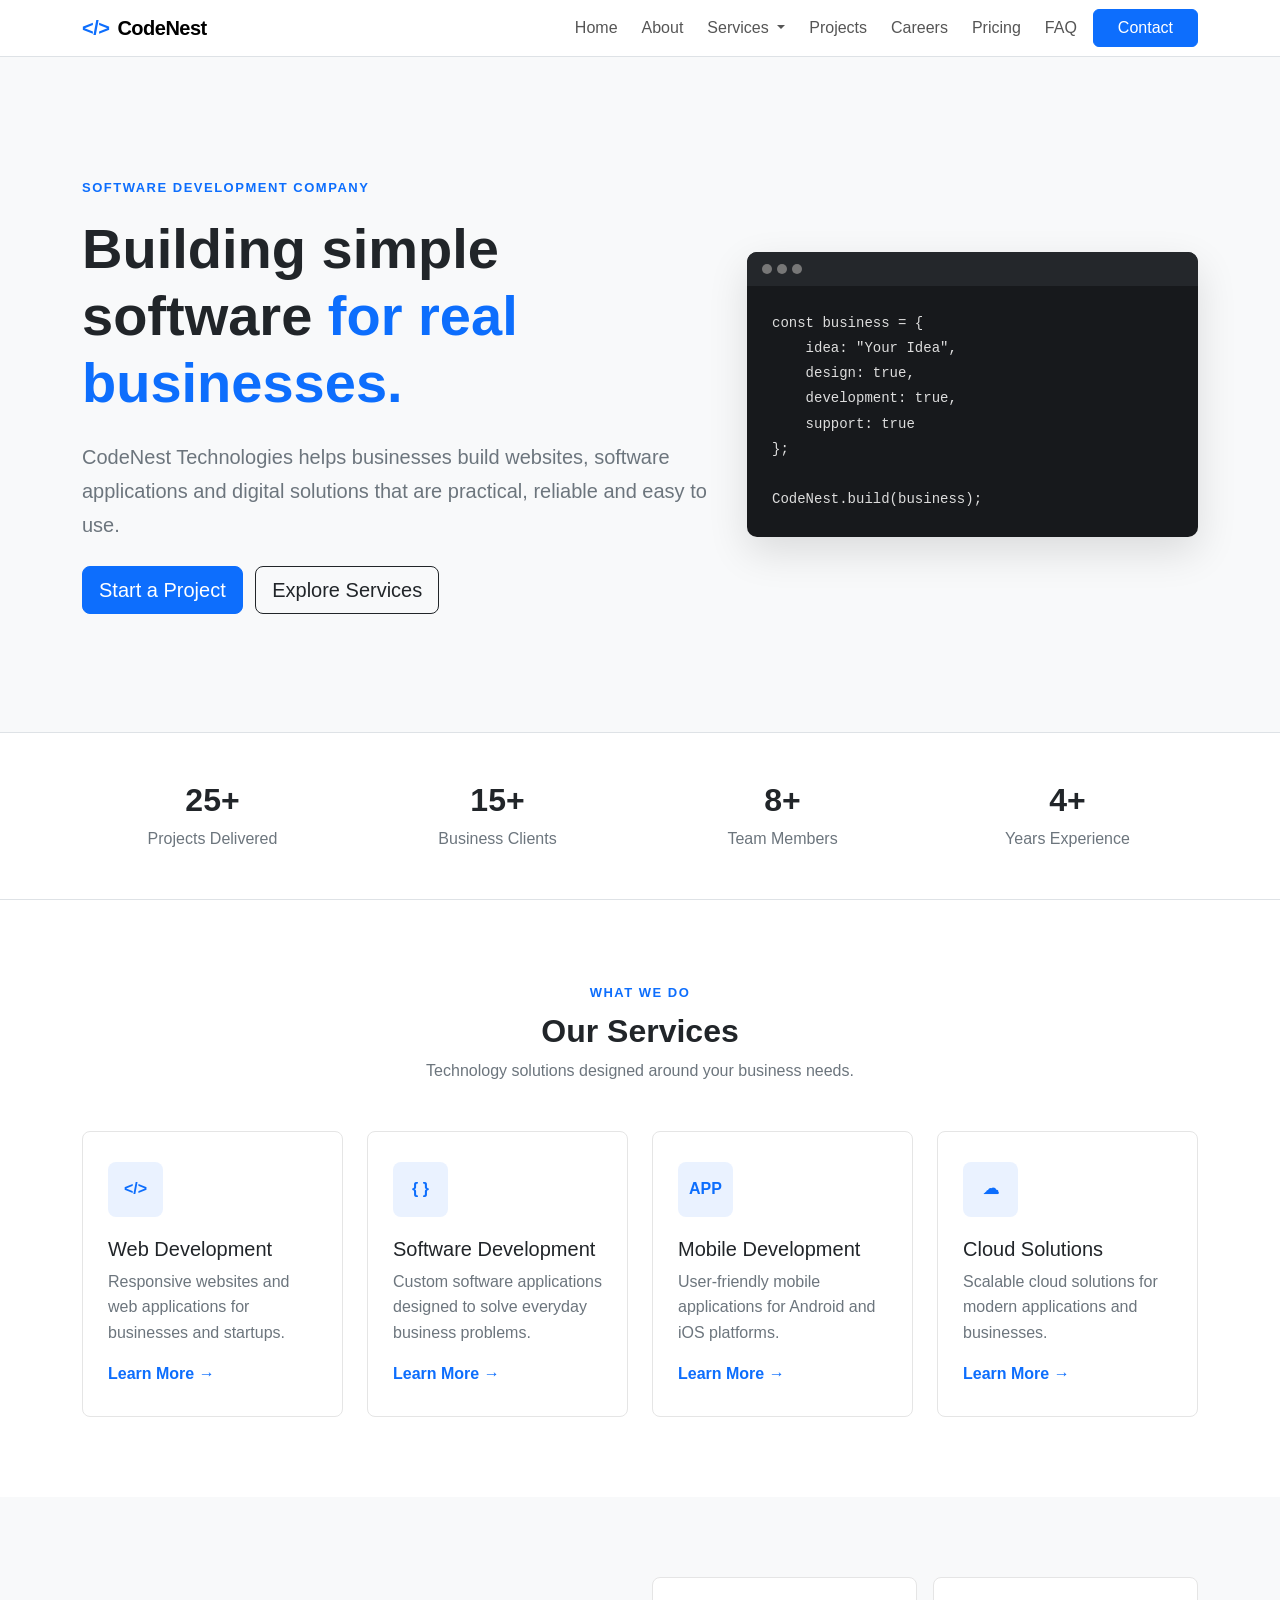
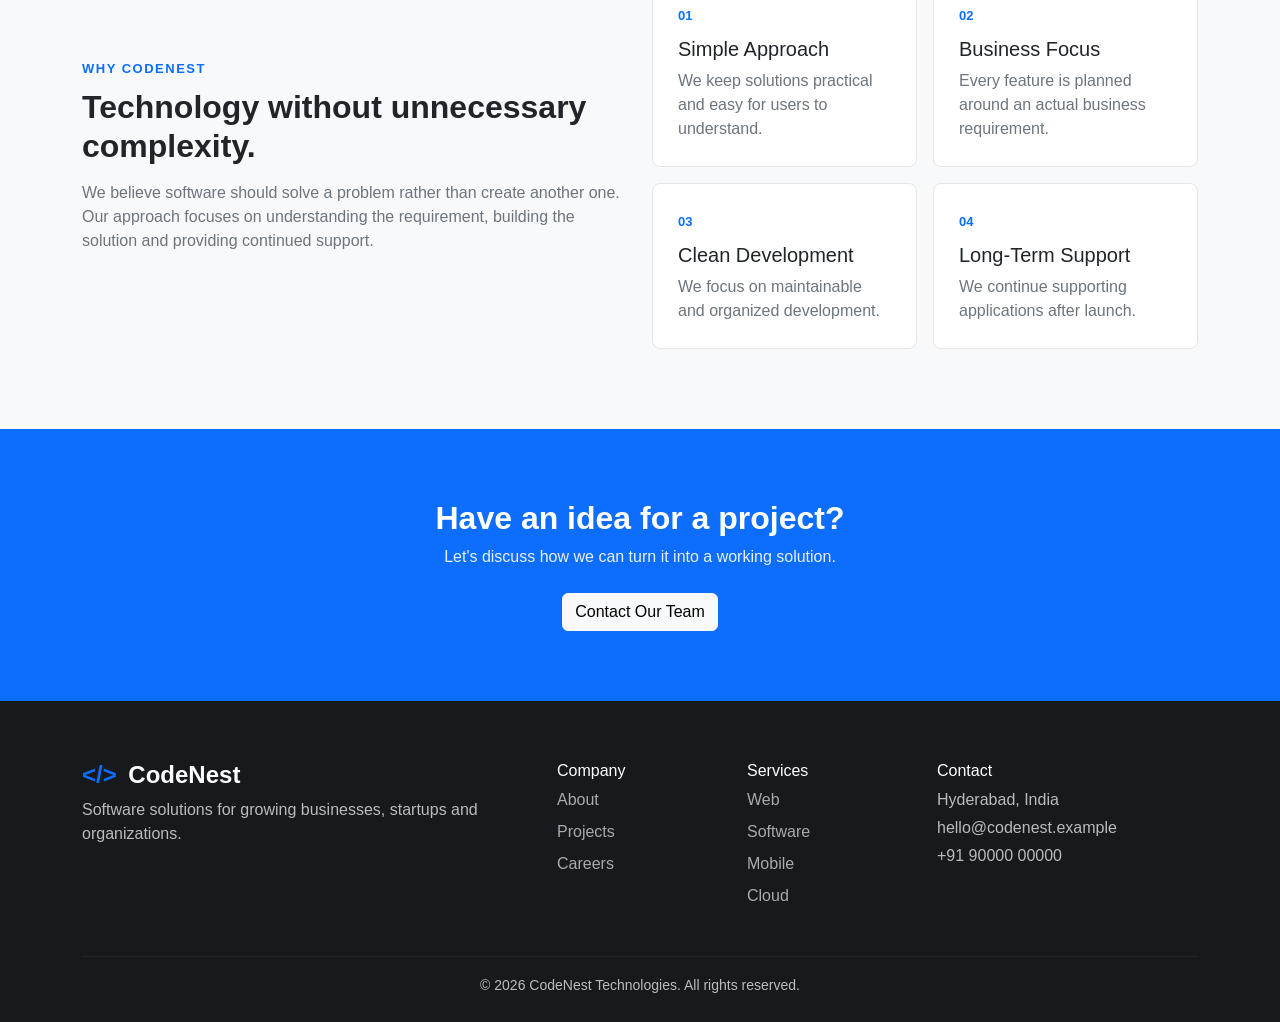
==== commit da768a97: "Update home page" ====
--- a/index.html
+++ b/index.html
@@ -12,92 +12,144 @@
 
 <body>
 
-<!-- Navbar -->
+<!-- ================= NAVBAR ================= -->
+
 <nav class="navbar navbar-expand-lg bg-white border-bottom sticky-top">
     <div class="container">
 
-        <a class="navbar-brand fw-bold" href="index.html">
-            <span class="brand-mark">&lt;/&gt;</span> CodeNest
+        <!-- Logo -->
+        <a class="navbar-brand fw-bold d-flex align-items-center"
+           href="index.html">
+            <span class="brand-mark me-2">&lt;/&gt;</span>
+            CodeNest
         </a>
 
-        <button class="navbar-toggler" type="button"
+
+        <!-- Mobile Toggle -->
+        <button class="navbar-toggler"
+                type="button"
                 data-bs-toggle="collapse"
-                data-bs-target="#mainNavbar">
+                data-bs-target="#mainNavbar"
+                aria-controls="mainNavbar"
+                aria-expanded="false"
+                aria-label="Toggle navigation">
+
             <span class="navbar-toggler-icon"></span>
         </button>
 
+
+        <!-- Navbar Links -->
         <div class="collapse navbar-collapse" id="mainNavbar">
 
-            <ul class="navbar-nav ms-auto">
+            <ul class="navbar-nav ms-auto align-items-lg-center">
 
                 <li class="nav-item">
-                    <a class="nav-link active" href="index.html">Home</a>
+                    <a class="nav-link" href="index.html">
+                        Home
+                    </a>
                 </li>
 
                 <li class="nav-item">
-                    <a class="nav-link" href="about.html">About</a>
-                </li>
-
+                    <a class="nav-link" href="about.html">
+                        About
+                    </a>
+                </li>
+
+
+                <!-- Services Dropdown -->
                 <li class="nav-item dropdown">
+
                     <a class="nav-link dropdown-toggle"
                        href="#"
                        role="button"
-                       data-bs-toggle="dropdown">
+                       data-bs-toggle="dropdown"
+                       aria-expanded="false">
+
                         Services
                     </a>
 
                     <ul class="dropdown-menu">
+
                         <li>
-                            <a class="dropdown-item" href="services.html">
+                            <a class="dropdown-item"
+                               href="services.html">
                                 All Services
                             </a>
                         </li>
+
                         <li>
-                            <a class="dropdown-item" href="web-development.html">
+                            <a class="dropdown-item"
+                               href="web-development.html">
                                 Web Development
                             </a>
                         </li>
+
                         <li>
-                            <a class="dropdown-item" href="software-development.html">
+                            <a class="dropdown-item"
+                               href="software-development.html">
                                 Software Development
                             </a>
                         </li>
+
                         <li>
-                            <a class="dropdown-item" href="mobile-development.html">
+                            <a class="dropdown-item"
+                               href="mobile-development.html">
                                 Mobile Development
                             </a>
                         </li>
+
                         <li>
-                            <a class="dropdown-item" href="cloud-solutions.html">
+                            <a class="dropdown-item"
+                               href="cloud-solutions.html">
                                 Cloud Solutions
                             </a>
                         </li>
+
                     </ul>
                 </li>
 
+
                 <li class="nav-item">
-                    <a class="nav-link" href="projects.html">Projects</a>
-                </li>
+                    <a class="nav-link" href="projects.html">
+                        Projects
+                    </a>
+                </li>
+
 
                 <li class="nav-item">
-                    <a class="nav-link" href="pricing.html">Pricing</a>
-                </li>
+                    <a class="nav-link" href="careers.html">
+                        Careers
+                    </a>
+                </li>
+
 
                 <li class="nav-item">
-                    <a class="nav-link" href="careers.html">Careers</a>
-                </li>
+                    <a class="nav-link" href="pricing.html">
+                        Pricing
+                    </a>
+                </li>
+
+
+                <li class="nav-item">
+                    <a class="nav-link" href="faq.html">
+                        FAQ
+                    </a>
+                </li>
+
 
                 <li class="nav-item ms-lg-2">
-                    <a class="btn btn-dark px-4" href="contact.html">
+                    <a class="btn btn-primary px-4"
+                       href="contact.html">
                         Contact
                     </a>
                 </li>
 
             </ul>
-        </div>
+
+        </div>
+
     </div>
 </nav>
-
 
 <!-- Hero -->
 <section class="hero-section">
--- a/css/style.css
+++ b/css/style.css
@@ -69,11 +69,16 @@
     border-radius: 10px;
     overflow: hidden;
     box-shadow: 0 15px 40px rgba(0, 0, 0, 0.12);
+    width: 100%;
+    max-width: 620px;
+    margin: 0 auto;
 }
 
 .code-header {
     background: #24272b;
     padding: 12px 15px;
+    display: flex;
+    align-items: center;
 }
 
 .code-header span {
@@ -87,6 +92,7 @@
 
 .code-body {
     padding: 25px;
+    overflow: hidden;
 }
 
 .code-body pre {
@@ -94,16 +100,14 @@
     color: #ddd;
     font-size: 14px;
     line-height: 1.8;
-}
-
-
-/* Section heading */
-
-.section-heading {
-    max-width: 650px;
-    margin: auto;
-}
-
+    white-space: pre-wrap;
+    word-break: break-word;
+    overflow: hidden;
+}
+
+.code-body code {
+    white-space: inherit;
+}
 
 /* Services */
 
